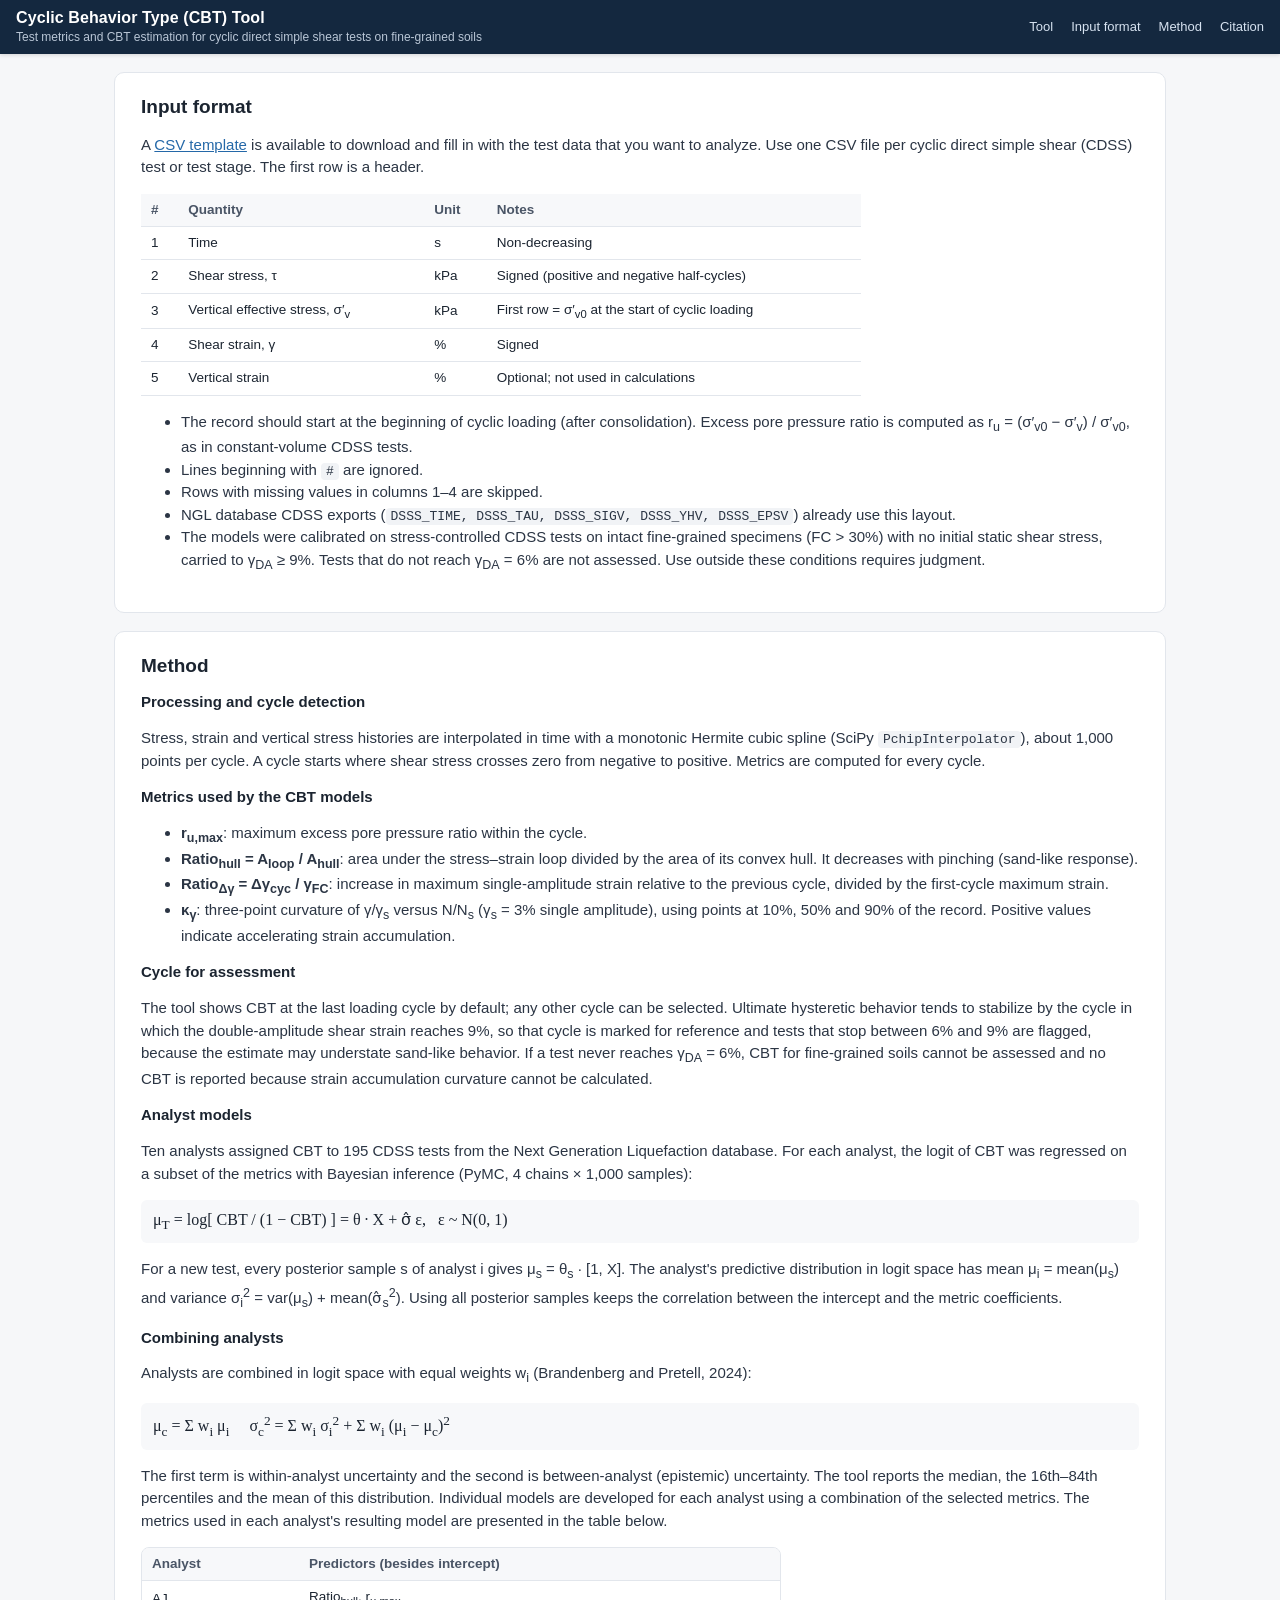
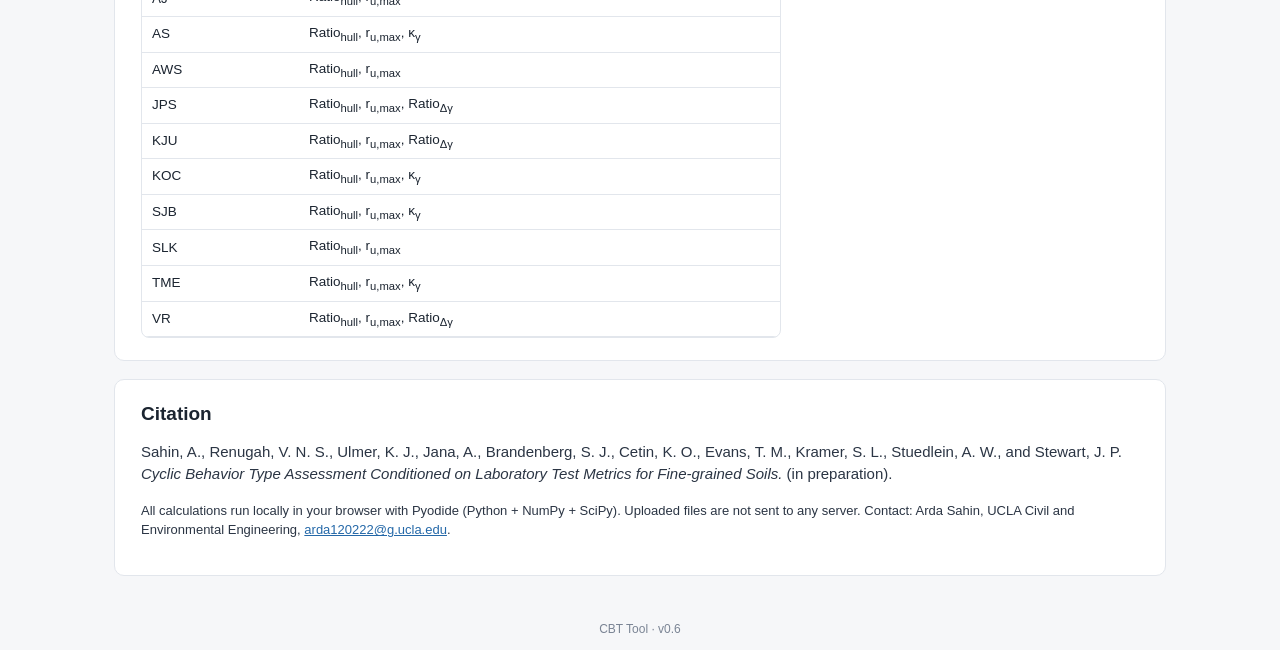
==== about.html @ 9fe5202f "first commit" ====
<!DOCTYPE html>
<html lang="en">
<head>
<meta charset="utf-8">
<meta name="viewport" content="width=device-width, initial-scale=1">
<title>CBT Tool – Input format, method and citation</title>
<meta name="description" content="Compute cyclic test metrics and estimate cyclic behavior type (CBT) of fine-grained soils from cyclic direct simple shear test records.">
<link rel="stylesheet" href="css/style.css?v=0.6">
</head>
<body>

<header class="topbar">
  <div class="brand">
    <h1>Cyclic Behavior Type (CBT) Tool</h1>
    <p>Test metrics and CBT estimation for cyclic direct simple shear tests on fine-grained soils</p>
  </div>
  <nav>
    <a href="index.html">Tool</a>
    <a href="#input">Input format</a>
    <a href="#method">Method</a>
    <a href="#cite">Citation</a>
  </nav>
</header>

<div class="doc" style="margin-top:6px">
  <section id="input">
    <h2>Input format</h2>
    <p>A <a href="template/CBT_CDSS_Template.csv" download>CSV template</a> is available to download and fill in with the test data that you want to analyze. Use one CSV file per cyclic direct simple shear (CDSS) test or test stage. The first row is a header.</p>
    <table class="tbl" style="max-width:720px">
      <thead><tr><th>#</th><th style="text-align:left">Quantity</th><th style="text-align:left">Unit</th><th style="text-align:left">Notes</th></tr></thead>
      <tbody>
        <tr><td>1</td><td style="text-align:left">Time</td><td style="text-align:left">s</td><td style="text-align:left">Non-decreasing</td></tr>
        <tr><td>2</td><td style="text-align:left">Shear stress, τ</td><td style="text-align:left">kPa</td><td style="text-align:left">Signed (positive and negative half-cycles)</td></tr>
        <tr><td>3</td><td style="text-align:left">Vertical effective stress, σ′<sub>v</sub></td><td style="text-align:left">kPa</td><td style="text-align:left">First row = σ′<sub>v0</sub> at the start of cyclic loading</td></tr>
        <tr><td>4</td><td style="text-align:left">Shear strain, γ</td><td style="text-align:left">%</td><td style="text-align:left">Signed</td></tr>
        <tr><td>5</td><td style="text-align:left">Vertical strain</td><td style="text-align:left">%</td><td style="text-align:left">Optional; not used in calculations</td></tr>
      </tbody>
    </table>
    <ul>
      <li>The record should start at the beginning of cyclic loading (after consolidation). Excess pore pressure ratio is computed as r<sub>u</sub> = (σ′<sub>v0</sub> − σ′<sub>v</sub>) / σ′<sub>v0</sub>, as in constant-volume CDSS tests.</li>
      <li>Lines beginning with <code>#</code> are ignored.</li>
      <li>Rows with missing values in columns 1–4 are skipped.</li>
      <li>NGL database CDSS exports (<code>DSSS_TIME, DSSS_TAU, DSSS_SIGV, DSSS_YHV, DSSS_EPSV</code>) already use this layout.</li>
      <li>The models were calibrated on stress-controlled CDSS tests on intact fine-grained specimens (FC &gt; 30%) with no initial static shear stress, carried to γ<sub>DA</sub> ≥ 9%. Tests that do not reach γ<sub>DA</sub> = 6% are not assessed. Use outside these conditions requires judgment.</li>
    </ul>
  </section>

  <section id="method">
    <h2>Method</h2>
    <h3>Processing and cycle detection</h3>
    <p>Stress, strain and vertical stress histories are interpolated in time with a monotonic Hermite cubic spline (SciPy <code>PchipInterpolator</code>), about 1,000 points per cycle. A cycle starts where shear stress crosses zero from negative to positive. Metrics are computed for every cycle.</p>

    <h3>Metrics used by the CBT models</h3>
    <ul>
      <li><strong>r<sub>u,max</sub></strong>: maximum excess pore pressure ratio within the cycle.</li>
      <li><strong>Ratio<sub>hull</sub> = A<sub>loop</sub> / A<sub>hull</sub></strong>: area under the stress–strain loop divided by the area of its convex hull. It decreases with pinching (sand-like response).</li>
      <li><strong>Ratio<sub>Δγ</sub> = Δγ<sub>cyc</sub> / γ<sub>FC</sub></strong>: increase in maximum single-amplitude strain relative to the previous cycle, divided by the first-cycle maximum strain.</li>
      <li><strong>κ<sub>γ</sub></strong>: three-point curvature of γ/γ<sub>s</sub> versus N/N<sub>s</sub> (γ<sub>s</sub> = 3% single amplitude), using points at 10%, 50% and 90% of the record. Positive values indicate accelerating strain accumulation.</li>
    </ul>

    <h3>Cycle for assessment</h3>
    <p>The tool shows CBT at the last loading cycle by default; any other cycle can be selected. Ultimate hysteretic behavior tends to stabilize by the cycle in which the double-amplitude shear strain reaches 9%, so that cycle is marked for reference and tests that stop between 6% and 9% are flagged, because the estimate may understate sand-like behavior. If a test never reaches γ<sub>DA</sub> = 6%, CBT for fine-grained soils cannot be assessed and no CBT is reported because strain accumulation curvature cannot be calculated.</p>

    <h3>Analyst models</h3>
    <p>Ten analysts assigned CBT to 195 CDSS tests from the Next Generation Liquefaction database. For each analyst, the logit of CBT was regressed on a subset of the metrics with Bayesian inference (PyMC, 4 chains × 1,000 samples):</p>
    <div class="eq">μ<sub>T</sub> = log[ CBT / (1 − CBT) ] = θ · X + σ̂ ε,&nbsp;&nbsp; ε ~ N(0, 1)</div>
    <p>For a new test, every posterior sample s of analyst i gives μ<sub>s</sub> = θ<sub>s</sub> · [1, X]. The analyst's predictive distribution in logit space has mean μ<sub>i</sub> = mean(μ<sub>s</sub>) and variance σ<sub>i</sub><sup>2</sup> = var(μ<sub>s</sub>) + mean(σ̂<sub>s</sub><sup>2</sup>). Using all posterior samples keeps the correlation between the intercept and the metric coefficients.</p>

    <h3>Combining analysts</h3>
    <p>Analysts are combined in logit space with equal weights w<sub>i</sub> (Brandenberg and Pretell, 2024):</p>
    <div class="eq">μ<sub>c</sub> = Σ w<sub>i</sub> μ<sub>i</sub>&nbsp;&nbsp;&nbsp;&nbsp; σ<sub>c</sub><sup>2</sup> = Σ w<sub>i</sub> σ<sub>i</sub><sup>2</sup> + Σ w<sub>i</sub> (μ<sub>i</sub> − μ<sub>c</sub>)<sup>2</sup></div>
    <p>The first term is within-analyst uncertainty and the second is between-analyst (epistemic) uncertainty. The tool reports the median, the 16th–84th percentiles and the mean of this distribution. Individual models are developed for each analyst using a combination of the selected metrics. The metrics used in each analyst's resulting model are presented in the table below.</p>
    <div class="tblwrap" style="max-width:640px"><table class="tbl"><thead><tr><th>Analyst</th><th style="text-align:left">Predictors (besides intercept)</th></tr></thead><tbody><tr><td>AJ</td><td style="text-align:left">Ratio<sub>hull</sub>, r<sub>u,max</sub></td></tr><tr><td>AS</td><td style="text-align:left">Ratio<sub>hull</sub>, r<sub>u,max</sub>, κ<sub>γ</sub></td></tr><tr><td>AWS</td><td style="text-align:left">Ratio<sub>hull</sub>, r<sub>u,max</sub></td></tr><tr><td>JPS</td><td style="text-align:left">Ratio<sub>hull</sub>, r<sub>u,max</sub>, Ratio<sub>Δγ</sub></td></tr><tr><td>KJU</td><td style="text-align:left">Ratio<sub>hull</sub>, r<sub>u,max</sub>, Ratio<sub>Δγ</sub></td></tr><tr><td>KOC</td><td style="text-align:left">Ratio<sub>hull</sub>, r<sub>u,max</sub>, κ<sub>γ</sub></td></tr><tr><td>SJB</td><td style="text-align:left">Ratio<sub>hull</sub>, r<sub>u,max</sub>, κ<sub>γ</sub></td></tr><tr><td>SLK</td><td style="text-align:left">Ratio<sub>hull</sub>, r<sub>u,max</sub></td></tr><tr><td>TME</td><td style="text-align:left">Ratio<sub>hull</sub>, r<sub>u,max</sub>, κ<sub>γ</sub></td></tr><tr><td>VR</td><td style="text-align:left">Ratio<sub>hull</sub>, r<sub>u,max</sub>, Ratio<sub>Δγ</sub></td></tr></tbody></table></div>
  </section>

  <section id="cite">
    <h2>Citation</h2>
    <p>Sahin, A., Renugah, V. N. S., Ulmer, K. J., Jana, A., Brandenberg, S. J., Cetin, K. O., Evans, T. M., Kramer, S. L., Stuedlein, A. W., and Stewart, J. P. <em>Cyclic Behavior Type Assessment Conditioned on Laboratory Test Metrics for Fine-grained Soils.</em> (in preparation).</p>
    <p class="muted">All calculations run locally in your browser with Pyodide (Python + NumPy + SciPy). Uploaded files are not sent to any server. Contact: Arda Sahin, UCLA Civil and Environmental Engineering, <a href="mailto:arda120222@g.ucla.edu">arda120222@g.ucla.edu</a>.</p>
  </section>
</div>

<footer>CBT Tool · v0.6</footer>
</body>
</html>
---- css/style.css ----
:root {
  --bg: #f6f7f9;
  --panel: #ffffff;
  --ink: #1b2430;
  --ink-2: #4a5566;
  --ink-3: #7a8494;
  --line: #e2e6ec;
  --accent: #2468a8;
  --accent-soft: #e7f0f9;
  --clay: #8a5a2b;
  --sand: #c9a227;
  --ok: #2e7d4f;
  --warn: #b26a00;
  --warn-soft: #fff4e2;
  --err: #b3261e;
  --radius: 10px;
  --shadow: 0 1px 2px rgba(20, 30, 45, .06), 0 1px 8px rgba(20, 30, 45, .04);
  --mono: ui-monospace, SFMono-Regular, Menlo, Consolas, monospace;
}
* { box-sizing: border-box; }
html { scroll-behavior: smooth; }
body {
  margin: 0; background: var(--bg); color: var(--ink);
  font: 15px/1.5 -apple-system, BlinkMacSystemFont, "Segoe UI", Roboto, "Helvetica Neue", Arial, sans-serif;
}
a { color: var(--accent); }
h1, h2, h3 { line-height: 1.25; margin: 0; }
button { font: inherit; }

/* ---------- header ---------- */
.topbar {
  background: #14283f; color: #fff; padding: 14px 24px;
  display: flex; align-items: center; gap: 24px; flex-wrap: wrap;
}
.topbar .brand h1 { font-size: 19px; font-weight: 650; letter-spacing: .1px; }
.topbar .brand p { margin: 2px 0 0; font-size: 13px; color: #b9c6d6; }
.topbar nav { margin-left: auto; display: flex; gap: 18px; font-size: 14px; }
.topbar nav a { color: #d6e2f0; text-decoration: none; }
.topbar nav a:hover { color: #fff; text-decoration: underline; }

/* ---------- loader ---------- */
.loader {
  background: var(--accent-soft); border-bottom: 1px solid #cfe0f1;
  padding: 10px 24px; display: flex; align-items: center; gap: 14px; font-size: 14px;
}
.loader .bar { flex: 0 0 220px; height: 6px; background: #cfe0f1; border-radius: 3px; overflow: hidden; }
.loader .bar i { display: block; height: 100%; width: 0; background: var(--accent); transition: width .4s; }
.loader.done { display: none; }
.loader.fatal { background: #fdecea; border-color: #f5c6c2; color: var(--err); }

/* ---------- layout ---------- */
.layout {
  display: grid; grid-template-columns: 310px minmax(0, 1fr); gap: 20px;
  padding: 20px 24px; max-width: 1600px; margin: 0 auto;
}
@media (max-width: 980px) { .layout { grid-template-columns: 1fr; padding: 16px; } }
.card {
  background: var(--panel); border: 1px solid var(--line); border-radius: var(--radius);
  box-shadow: var(--shadow); padding: 16px;
}
.card + .card { margin-top: 14px; }
.card h2 { font-size: 14px; font-weight: 650; margin-bottom: 10px; display: flex; align-items: center; gap: 8px; }
.card h2 .n {
  width: 20px; height: 20px; border-radius: 50%; background: var(--accent); color: #fff;
  display: inline-grid; place-items: center; font-size: 12px;
}
.muted { color: var(--ink-3); font-size: 13px; }
.small { font-size: 13px; }

.btn {
  display: inline-flex; align-items: center; justify-content: center; gap: 6px;
  border: 1px solid var(--line); background: #fff; color: var(--ink);
  border-radius: 8px; padding: 7px 12px; cursor: pointer; text-decoration: none; font-size: 14px;
}
.btn:hover { border-color: #c4ccd8; background: #fafbfc; }
.btn.primary { background: var(--accent); border-color: var(--accent); color: #fff; }
.btn.primary:hover { background: #1d5790; }
.btn:disabled { opacity: .5; cursor: not-allowed; }
.btn.sm { padding: 4px 9px; font-size: 13px; }
.btn.block { width: 100%; }
.row { display: flex; gap: 8px; flex-wrap: wrap; align-items: center; }
.stack > * + * { margin-top: 8px; }

.drop {
  display: block;
  border: 1.5px dashed #b8c3d2; border-radius: 10px; padding: 18px 12px; text-align: center;
  color: var(--ink-2); cursor: pointer; transition: background .15s, border-color .15s; font-size: 14px;
}
.drop:hover, .drop.over { background: var(--accent-soft); border-color: var(--accent); }
.drop input { display: none; }

.files { list-style: none; margin: 10px 0 0; padding: 0; max-height: 340px; overflow: auto; }
.files li {
  display: flex; align-items: center; gap: 8px; padding: 7px 8px; border-radius: 8px;
  cursor: pointer; font-size: 13.5px;
}
.files li:hover { background: #f2f5f8; }
.files li.active { background: var(--accent-soft); }
.files .fname { flex: 1; overflow: hidden; text-overflow: ellipsis; white-space: nowrap; }
.chip {
  font-size: 12px; padding: 1px 7px; border-radius: 10px; background: #eef1f5; color: var(--ink-2);
  font-variant-numeric: tabular-nums; white-space: nowrap;
}
.chip.err { background: #fdecea; color: var(--err); }
.chip.warn { background: var(--warn-soft); color: var(--warn); }
.x { border: 0; background: none; color: var(--ink-3); cursor: pointer; padding: 0 2px; font-size: 16px; line-height: 1; }
.x:hover { color: var(--err); }

.analysts { display: grid; grid-template-columns: 1fr 1fr; gap: 4px 10px; font-size: 13.5px; }
.analysts label { display: flex; align-items: center; gap: 6px; cursor: pointer; }
.swatch { width: 10px; height: 10px; border-radius: 2px; display: inline-block; }

/* ---------- main ---------- */
.empty { text-align: center; padding: 60px 24px; color: var(--ink-2); }
.empty h2 { font-size: 20px; margin-bottom: 8px; color: var(--ink); }
.empty ol { text-align: left; display: inline-block; margin: 12px auto 0; }

.testhead { display: flex; flex-wrap: wrap; align-items: baseline; gap: 10px 18px; margin-bottom: 12px; }
.testhead h2 { font-size: 18px; }
.facts { display: flex; flex-wrap: wrap; gap: 6px 16px; font-size: 13.5px; color: var(--ink-2); }
.facts b { color: var(--ink); font-weight: 600; font-variant-numeric: tabular-nums; }

.banner { border-radius: 8px; padding: 8px 12px; font-size: 13.5px; margin-bottom: 12px; }
.banner.warn { background: var(--warn-soft); color: #7a4800; border: 1px solid #f3d9a8; }
.banner.err { background: #fdecea; color: var(--err); border: 1px solid #f5c6c2; }

.cyclebar { display: flex; flex-wrap: wrap; align-items: center; gap: 10px 14px; }
.cyclebar input[type=range] { flex: 1 1 260px; accent-color: var(--accent); }
.cyclebar input[type=number] { width: 72px; padding: 5px 6px; border: 1px solid var(--line); border-radius: 6px; font: inherit; }
.cyclebar .cinfo { font-size: 13.5px; color: var(--ink-2); font-variant-numeric: tabular-nums; }

.results { display: grid; grid-template-columns: minmax(280px, 1.1fr) minmax(0, 2fr); gap: 14px; margin-top: 14px; }
@media (max-width: 1180px) { .results { grid-template-columns: 1fr; } }
.cbt-big { display: flex; align-items: baseline; gap: 10px; }
.cbt-big .v { font-size: 40px; font-weight: 650; font-variant-numeric: tabular-nums; letter-spacing: -.5px; }
.cbt-big .l { color: var(--ink-2); font-size: 14px; }
.gauge { position: relative; height: 34px; margin: 14px 0 4px; }
.gauge .track {
  position: absolute; left: 0; right: 0; top: 12px; height: 10px; border-radius: 5px;
  background: linear-gradient(90deg, var(--clay), #b89a5a 50%, var(--sand));
  opacity: .35;
}
.gauge .band { position: absolute; top: 9px; height: 16px; border-radius: 4px; background: rgba(20, 40, 63, .28); }
.gauge .med { position: absolute; top: 4px; width: 3px; height: 26px; margin-left: -1.5px; background: #14283f; border-radius: 2px; }
.gauge-labels { display: flex; justify-content: space-between; font-size: 12px; color: var(--ink-3); }
.kv { display: grid; grid-template-columns: 1fr auto; gap: 3px 12px; font-size: 13.5px; margin-top: 12px; }
.kv span:nth-child(even) { text-align: right; font-variant-numeric: tabular-nums; font-weight: 550; }

.metrics { display: grid; grid-template-columns: repeat(auto-fill, minmax(150px, 1fr)); gap: 10px; }
.metric { border: 1px solid var(--line); border-radius: 8px; padding: 9px 11px; }
.metric.model { border-color: #bcd3ea; background: #f7fafd; }
.metric .mn { font-size: 12.5px; color: var(--ink-2); }
.metric .mv { font-size: 19px; font-weight: 600; font-variant-numeric: tabular-nums; }
.metric .mu { font-size: 12px; color: var(--ink-3); }
.metrics-legend { font-size: 12.5px; color: var(--ink-3); margin-top: 8px; }

.tabs { display: flex; gap: 2px; border-bottom: 1px solid var(--line); margin: 18px 0 12px; flex-wrap: wrap; }
.tabs button {
  border: 0; background: none; padding: 9px 14px; cursor: pointer; color: var(--ink-2);
  border-bottom: 2px solid transparent; margin-bottom: -1px; font-size: 14px;
}
.tabs button.on { color: var(--accent); border-bottom-color: var(--accent); font-weight: 600; }
.tabpane { display: none; }
.tabpane.on { display: block; }
.grid2 { display: grid; grid-template-columns: repeat(2, minmax(0, 1fr)); gap: 12px; }
.grid3 { display: grid; grid-template-columns: repeat(3, minmax(0, 1fr)); gap: 12px; }
@media (max-width: 1180px) { .grid3 { grid-template-columns: repeat(2, minmax(0, 1fr)); } }
@media (max-width: 720px) { .grid2, .grid3 { grid-template-columns: 1fr; } }
.plot { height: 330px; border: 1px solid var(--line); border-radius: 8px; background: #fff; }
.plot.tall { height: 420px; }
.plot.short { height: 260px; }

table.tbl { border-collapse: collapse; width: 100%; font-size: 13.5px; font-variant-numeric: tabular-nums; }
.tbl th, .tbl td { padding: 6px 10px; border-bottom: 1px solid var(--line); text-align: right; }
.tbl th:first-child, .tbl td:first-child { text-align: left; }
.tbl thead th { font-weight: 600; color: var(--ink-2); background: #f7f8fa; position: sticky; top: 0; }
.tbl tr.off td { color: var(--ink-3); }
.tbl tr.combined td { font-weight: 650; border-top: 2px solid var(--line); }
.tblwrap { overflow: auto; max-height: 560px; border: 1px solid var(--line); border-radius: 8px; }

/* ---------- docs ---------- */
.doc { max-width: 1100px; margin: 10px auto 40px; padding: 0 24px; }
.doc section { background: var(--panel); border: 1px solid var(--line); border-radius: var(--radius); padding: 22px 26px; margin-top: 18px; }
.doc h2 { font-size: 19px; margin-bottom: 10px; }
.doc h3 { font-size: 15px; margin: 16px 0 6px; }
.doc p, .doc li { color: #2b3544; }
.eq { font-family: "Cambria Math", "Times New Roman", serif; font-size: 16px; background: #f7f8fa; border-radius: 6px; padding: 8px 12px; margin: 8px 0; overflow-x: auto; }
code { font-family: var(--mono); font-size: 13px; background: #f1f3f6; padding: 1px 5px; border-radius: 4px; }
footer { text-align: center; color: var(--ink-3); font-size: 13px; padding: 10px 24px 40px; }

/* record plots: 2x2 block with the strain-accumulation plot beside it; every plot has a square plotting area */
.recgrid { display: grid; grid-template-columns: repeat(3, minmax(0, 1fr)); gap: 12px; align-items: start; }
.recgrid .plot { height: auto; }
.recgrid .acc { grid-column: 3; grid-row: 1 / span 2; align-self: center; }
@media (max-width: 1180px) {
  .recgrid { grid-template-columns: repeat(2, minmax(0, 1fr)); }
  .recgrid .acc { grid-column: 1 / span 2; grid-row: 3; justify-self: center; width: 50%; }
}
@media (max-width: 720px) {
  .recgrid { grid-template-columns: 1fr; }
  .recgrid .acc { grid-column: 1; grid-row: auto; width: 100%; }
}
#tab-evol .plot { height: 380px; }
#tab-cbt .plot { height: 480px; }
#tab-cbt .grid2 { grid-template-columns: 1fr; }
.results.single { grid-template-columns: 1fr; }

/* ================= v0.3 layout: controls on top, results left, plots right ================= */
.controls {
  display: grid; grid-template-columns: 1fr 1.3fr 1.5fr 0.8fr; gap: 14px;
  padding: 16px 20px 0; max-width: 1800px; margin: 0 auto;
}
.controls .card + .card { margin-top: 0; }
.controls .card { padding: 12px 14px; }
.controls .card h2 { margin-bottom: 8px; }
.controls .drop { padding: 9px 10px; }
.controls .files { max-height: 84px; margin-top: 6px; }
.controls .files li { padding: 4px 8px; }
.controls .analysts { grid-template-columns: repeat(5, auto); gap: 4px 12px; justify-content: start; }
.h2-actions { margin-left: auto; display: inline-flex; gap: 6px; }
@media (max-width: 1100px) { .controls { grid-template-columns: 1fr 1fr; } }
@media (max-width: 640px) { .controls { grid-template-columns: 1fr; padding: 12px 12px 0; } .controls .analysts { grid-template-columns: repeat(3, auto); } }

.workspace { padding: 14px 20px 20px; max-width: 1800px; margin: 0 auto; }
.ws { display: grid; grid-template-columns: 360px minmax(0, 1fr); gap: 14px; align-items: start; }
@media (max-width: 1100px) { .ws { grid-template-columns: 1fr; } }
@media (max-width: 640px) { .workspace { padding: 12px; } }
.leftcol > .card, .leftcol .results > .card { margin-top: 0; }
.leftcol > * + * { margin-top: 12px; }
.leftcol .results { display: block; margin-top: 12px; }
.leftcol .results > .card + .card { margin-top: 12px; }
.leftcol .testhead { display: block; margin-bottom: 8px; }
.leftcol .testhead h2 { margin-bottom: 6px; word-break: break-all; }
.leftcol .facts { gap: 2px 12px; font-size: 13px; }
.cyclebar { display: block; }
.cyclebar .row + .row, .cyclebar .row + .cinfo { margin-top: 8px; }
.cyclebar .nowrap { flex-wrap: nowrap; }
.cyclebar input[type=range] { flex: 1 1 auto; min-width: 0; }
.cbt-big .v { font-size: 34px; }
.kv { font-size: 13px; }
.compact .metrics { grid-template-columns: repeat(2, minmax(0, 1fr)); gap: 8px; }
.compact .metric { padding: 6px 9px; }
.compact .metric .mv { font-size: 16px; }
.compact .metric .mu { font-size: 11.5px; }

.rightcol { padding: 8px 14px 14px; min-width: 0; }
.rightcol .tabs { margin: 0 0 10px; }
.rightcol .recgrid .plot { justify-self: center; }
.rightcol #tab-evol .grid2, .rightcol #tab-cbt .grid2 { grid-template-columns: repeat(2, minmax(0, 1fr)); }
@media (max-width: 800px) { .rightcol #tab-evol .grid2, .rightcol #tab-cbt .grid2 { grid-template-columns: 1fr; } }
.rightcol .tblwrap { max-height: none; }

/* ================= v0.4: full-width, compact, fits 1920×1080 at 100% ================= */
.topbar { padding: 8px 16px; }
.topbar .brand h1 { font-size: 16px; }
.topbar .brand p { font-size: 12px; margin-top: 0; }
.topbar nav { font-size: 13px; }
.loader { padding: 6px 16px; font-size: 13px; }

.controls { max-width: none; padding: 10px 12px 0; gap: 10px; }
.controls .card { padding: 9px 12px; }
.controls .card h2 { font-size: 13px; margin-bottom: 6px; }
.controls .btn { padding: 5px 10px; font-size: 13px; }
.controls .btn.sm { padding: 3px 8px; font-size: 12.5px; }
.controls .stack > * + * { margin-top: 6px; }
.controls .drop { padding: 7px 10px; font-size: 13px; }
.controls .files { max-height: 66px; }
.controls .analysts { font-size: 13px; gap: 2px 12px; }
.controls .muted { font-size: 12px; }

.workspace { max-width: none; padding: 10px 12px 12px; }
.ws { grid-template-columns: 330px minmax(0, 1fr); gap: 10px; }
.leftcol { font-size: 13px; }
.leftcol .card { padding: 11px 13px; }
.leftcol > * + *, .leftcol .results, .leftcol .results > .card + .card { margin-top: 10px; }
.leftcol .card h2 { font-size: 13px; margin-bottom: 6px; }
.leftcol .testhead h2 { font-size: 15px; margin-bottom: 3px; }
.leftcol .facts { font-size: 12px; gap: 0 10px; }
.leftcol .banner { font-size: 12px; padding: 6px 9px; margin-bottom: 8px; }
.cyclebar .row + .row, .cyclebar .row + .cinfo { margin-top: 6px; }
.cyclebar .btn.sm { padding: 3px 8px; font-size: 12.5px; }
.cyclebar input[type=number] { width: 62px; padding: 3px 5px; }
.cyclebar .cinfo { font-size: 12px; }
.cbt-big .v { font-size: 28px; }
.cbt-big .l { font-size: 13px; }
.gauge { height: 26px; margin: 6px 0 0; }
.gauge .track { top: 9px; height: 8px; }
.gauge .band { top: 7px; height: 12px; }
.gauge .med { top: 3px; height: 20px; }
.gauge-labels { font-size: 11px; }
.leftcol .kv { grid-template-columns: auto 1fr auto 1fr; gap: 1px 8px; font-size: 12px; margin-top: 8px; }
.leftcol .kv span:nth-child(odd) { color: var(--ink-2); }
.compact .metrics { grid-template-columns: repeat(4, minmax(0, 1fr)); gap: 6px; }
.compact .metric { padding: 5px 6px; }
.compact .metric .mn { font-size: 11.5px; }
.compact .metric .mv { font-size: 14px; }
.compact .metric .mu { display: none; }
.metrics-legend { font-size: 11px; margin-top: 5px; }

.rightcol { padding: 4px 12px 10px; }
.rightcol .tabs { margin-bottom: 8px; }
.rightcol .tabs button { padding: 7px 12px; font-size: 13.5px; }
.recgrid { gap: 10px; }
.rightcol .plot { border-color: #edf0f3; }
.rightcol #tab-evol .grid2 { gap: 10px; }
.rightcol #tab-evol .plot, .rightcol #tab-cbt .plot { justify-self: center; }
#tab-cbt .row { margin-bottom: 4px !important; }
footer { padding: 4px 12px 12px; font-size: 12px; }

/* plots sit in columns as wide as the plots themselves, centred in the panel */
.rightcol .recgrid { grid-template-columns: repeat(3, max-content); justify-content: center; column-gap: 18px; }
.rightcol #tab-evol .grid2 { grid-template-columns: repeat(2, max-content); justify-content: center; column-gap: 24px; }
.rightcol .plot { border: 0; }
@media (max-width: 1100px) {
  .rightcol .recgrid { grid-template-columns: repeat(2, max-content); }
  .rightcol .recgrid .acc { grid-column: 1 / span 2; width: auto; }
}

.rightcol .recgrid .plot { justify-self: start; }

/* header always visible */
.topbar { position: sticky; top: 0; z-index: 50; box-shadow: 0 1px 4px rgba(0,0,0,.15); }
html { scroll-padding-top: 64px; }   /* anchors (#input, #method, #cite) land below the header */
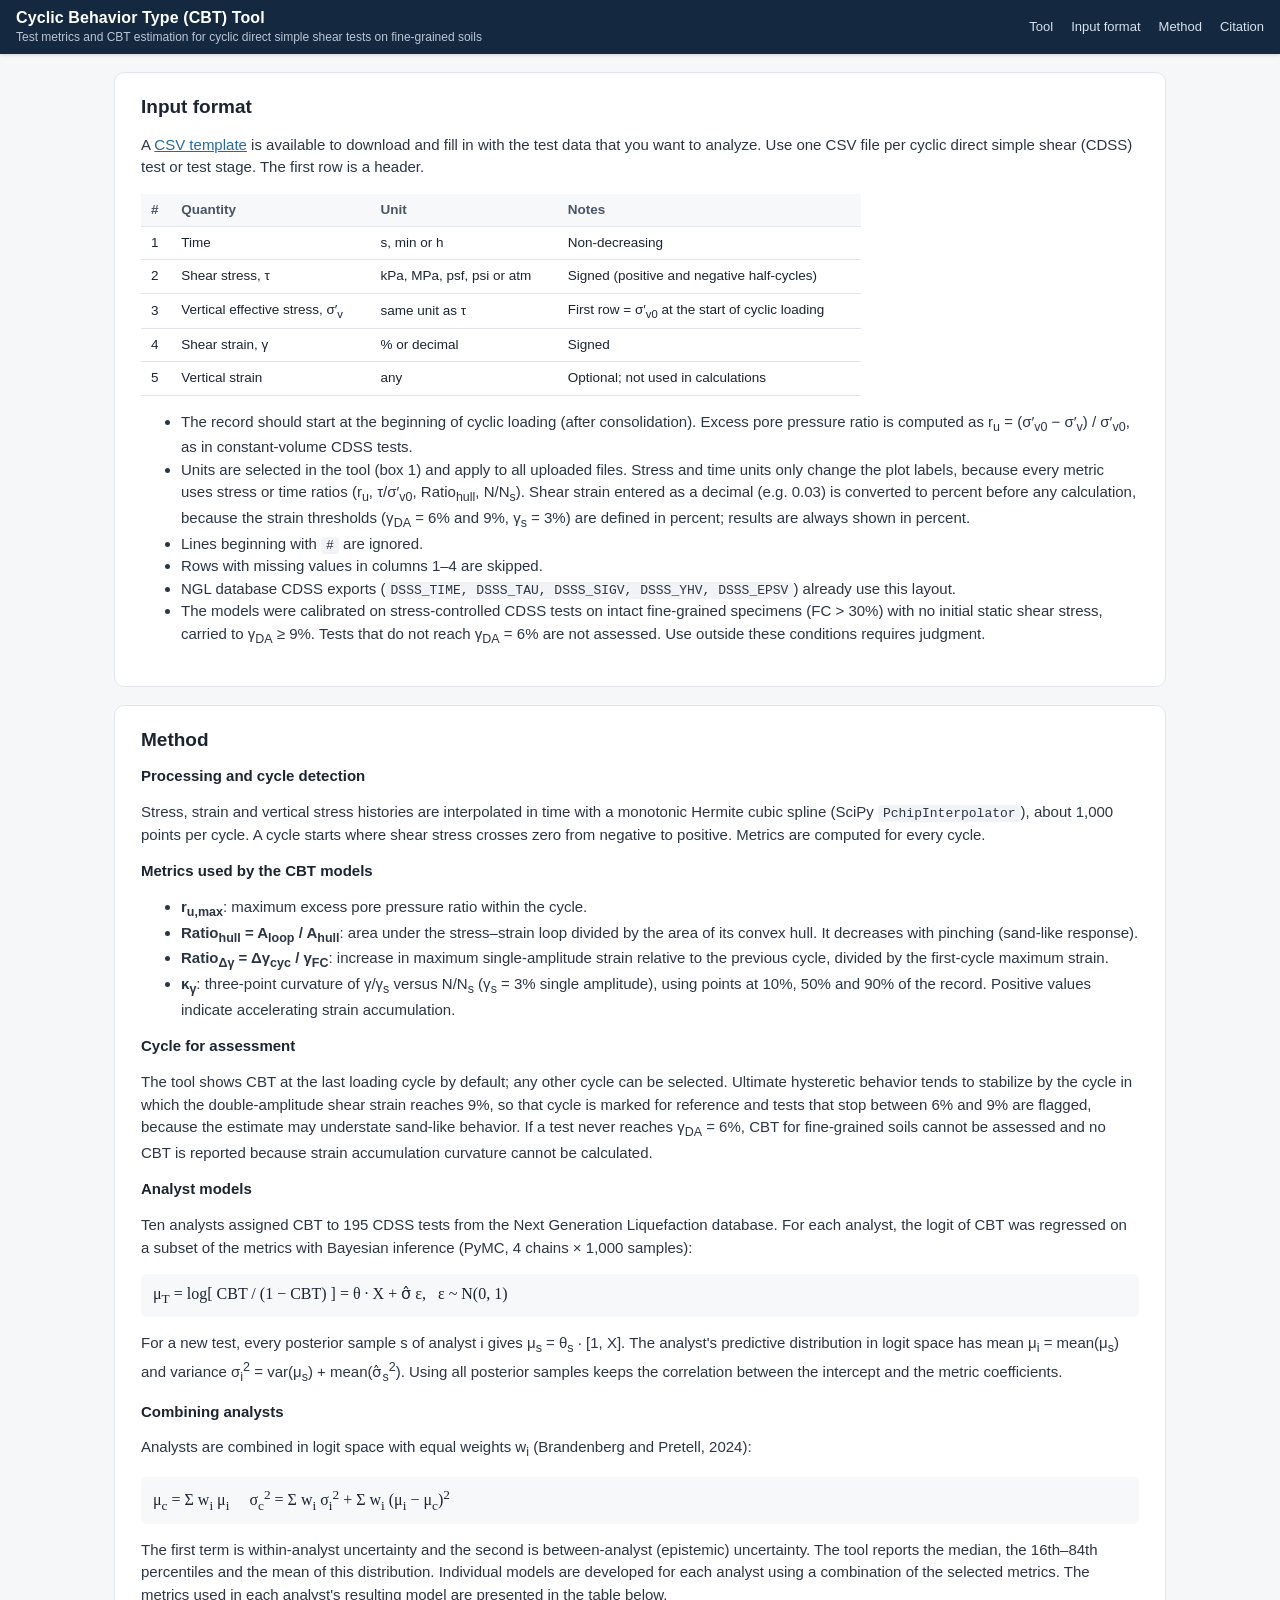
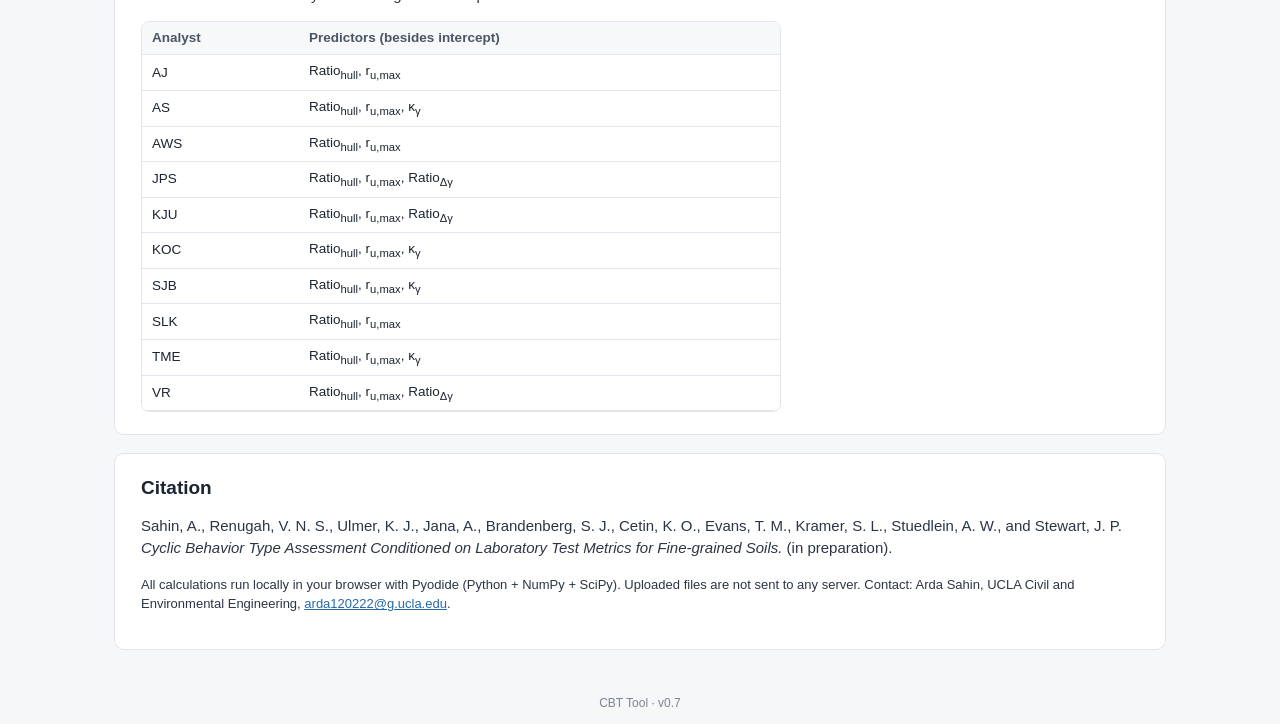
==== commit 3240fa52: "comment changes" ====
--- a/about.html
+++ b/about.html
@@ -5,7 +5,7 @@
 <meta name="viewport" content="width=device-width, initial-scale=1">
 <title>CBT Tool – Input format, method and citation</title>
 <meta name="description" content="Compute cyclic test metrics and estimate cyclic behavior type (CBT) of fine-grained soils from cyclic direct simple shear test records.">
-<link rel="stylesheet" href="css/style.css?v=0.6">
+<link rel="stylesheet" href="css/style.css?v=0.7">
 </head>
 <body>
 
@@ -29,15 +29,16 @@
     <table class="tbl" style="max-width:720px">
       <thead><tr><th>#</th><th style="text-align:left">Quantity</th><th style="text-align:left">Unit</th><th style="text-align:left">Notes</th></tr></thead>
       <tbody>
-        <tr><td>1</td><td style="text-align:left">Time</td><td style="text-align:left">s</td><td style="text-align:left">Non-decreasing</td></tr>
-        <tr><td>2</td><td style="text-align:left">Shear stress, τ</td><td style="text-align:left">kPa</td><td style="text-align:left">Signed (positive and negative half-cycles)</td></tr>
-        <tr><td>3</td><td style="text-align:left">Vertical effective stress, σ′<sub>v</sub></td><td style="text-align:left">kPa</td><td style="text-align:left">First row = σ′<sub>v0</sub> at the start of cyclic loading</td></tr>
-        <tr><td>4</td><td style="text-align:left">Shear strain, γ</td><td style="text-align:left">%</td><td style="text-align:left">Signed</td></tr>
-        <tr><td>5</td><td style="text-align:left">Vertical strain</td><td style="text-align:left">%</td><td style="text-align:left">Optional; not used in calculations</td></tr>
+        <tr><td>1</td><td style="text-align:left">Time</td><td style="text-align:left">s, min or h</td><td style="text-align:left">Non-decreasing</td></tr>
+        <tr><td>2</td><td style="text-align:left">Shear stress, τ</td><td style="text-align:left">kPa, MPa, psf, psi or atm</td><td style="text-align:left">Signed (positive and negative half-cycles)</td></tr>
+        <tr><td>3</td><td style="text-align:left">Vertical effective stress, σ′<sub>v</sub></td><td style="text-align:left">same unit as τ</td><td style="text-align:left">First row = σ′<sub>v0</sub> at the start of cyclic loading</td></tr>
+        <tr><td>4</td><td style="text-align:left">Shear strain, γ</td><td style="text-align:left">% or decimal</td><td style="text-align:left">Signed</td></tr>
+        <tr><td>5</td><td style="text-align:left">Vertical strain</td><td style="text-align:left">any</td><td style="text-align:left">Optional; not used in calculations</td></tr>
       </tbody>
     </table>
     <ul>
       <li>The record should start at the beginning of cyclic loading (after consolidation). Excess pore pressure ratio is computed as r<sub>u</sub> = (σ′<sub>v0</sub> − σ′<sub>v</sub>) / σ′<sub>v0</sub>, as in constant-volume CDSS tests.</li>
+      <li>Units are selected in the tool (box 1) and apply to all uploaded files. Stress and time units only change the plot labels, because every metric uses stress or time ratios (r<sub>u</sub>, τ/σ′<sub>v0</sub>, Ratio<sub>hull</sub>, N/N<sub>s</sub>). Shear strain entered as a decimal (e.g. 0.03) is converted to percent before any calculation, because the strain thresholds (γ<sub>DA</sub> = 6% and 9%, γ<sub>s</sub> = 3%) are defined in percent; results are always shown in percent.</li>
       <li>Lines beginning with <code>#</code> are ignored.</li>
       <li>Rows with missing values in columns 1–4 are skipped.</li>
       <li>NGL database CDSS exports (<code>DSSS_TIME, DSSS_TAU, DSSS_SIGV, DSSS_YHV, DSSS_EPSV</code>) already use this layout.</li>
@@ -80,6 +81,6 @@
   </section>
 </div>
 
-<footer>CBT Tool · v0.6</footer>
+<footer>CBT Tool · v0.7</footer>
 </body>
 </html>
--- a/css/style.css
+++ b/css/style.css
@@ -321,3 +321,30 @@
 /* header always visible */
 .topbar { position: sticky; top: 0; z-index: 50; box-shadow: 0 1px 4px rgba(0,0,0,.15); }
 html { scroll-padding-top: 64px; }   /* anchors (#input, #method, #cite) land below the header */
+
+/* ================= v0.7: responsive plot grids (column count set by JS from panel width) ================= */
+.rightcol { container-type: inline-size; overflow: hidden; }
+.leftcol { min-width: 0; }
+.rightcol .plot { max-width: 100%; overflow: hidden; }
+.rightcol .recgrid { justify-content: center; column-gap: 16px; row-gap: 10px; }
+.rightcol .recgrid[data-cols="3"] { grid-template-columns: repeat(3, max-content); }
+.rightcol .recgrid[data-cols="3"] .acc { grid-column: 3; grid-row: 1 / span 2; align-self: center; justify-self: start; width: auto; }
+.rightcol .recgrid[data-cols="2"] { grid-template-columns: repeat(2, max-content); }
+.rightcol .recgrid[data-cols="2"] .acc { grid-column: 1 / span 2; grid-row: 3; justify-self: center; width: auto; }
+.rightcol .recgrid[data-cols="1"] { grid-template-columns: max-content; }
+.rightcol .recgrid[data-cols="1"] .acc { grid-column: 1; grid-row: auto; justify-self: start; width: auto; }
+.rightcol #tab-evol .grid2[data-cols="2"] { grid-template-columns: repeat(2, max-content); }
+.rightcol #tab-evol .grid2[data-cols="1"] { grid-template-columns: max-content; }
+.rightcol #tab-cbt .grid2 { justify-content: center; column-gap: 16px; }
+.rightcol #tab-cbt .grid2[data-cols="2"] { grid-template-columns: repeat(2, max-content); }
+.rightcol #tab-cbt .grid2[data-cols="1"] { grid-template-columns: max-content; }
+.rightcol .tblwrap { overflow-x: auto; }
+
+/* unit selectors */
+.units { display: flex; flex-wrap: wrap; gap: 4px 10px; font-size: 12.5px; color: var(--ink-2); }
+.units select { font: inherit; padding: 1px 3px; border: 1px solid var(--line); border-radius: 5px; background: #fff; color: var(--ink); }
+
+@media (max-width: 1300px) { .controls { grid-template-columns: 1fr 1fr; } }
+@media (max-width: 640px) { .controls { grid-template-columns: 1fr; } }
+/* narrow screens: results panel above the plots */
+@media (max-width: 900px) { .ws { grid-template-columns: minmax(0, 1fr); } }
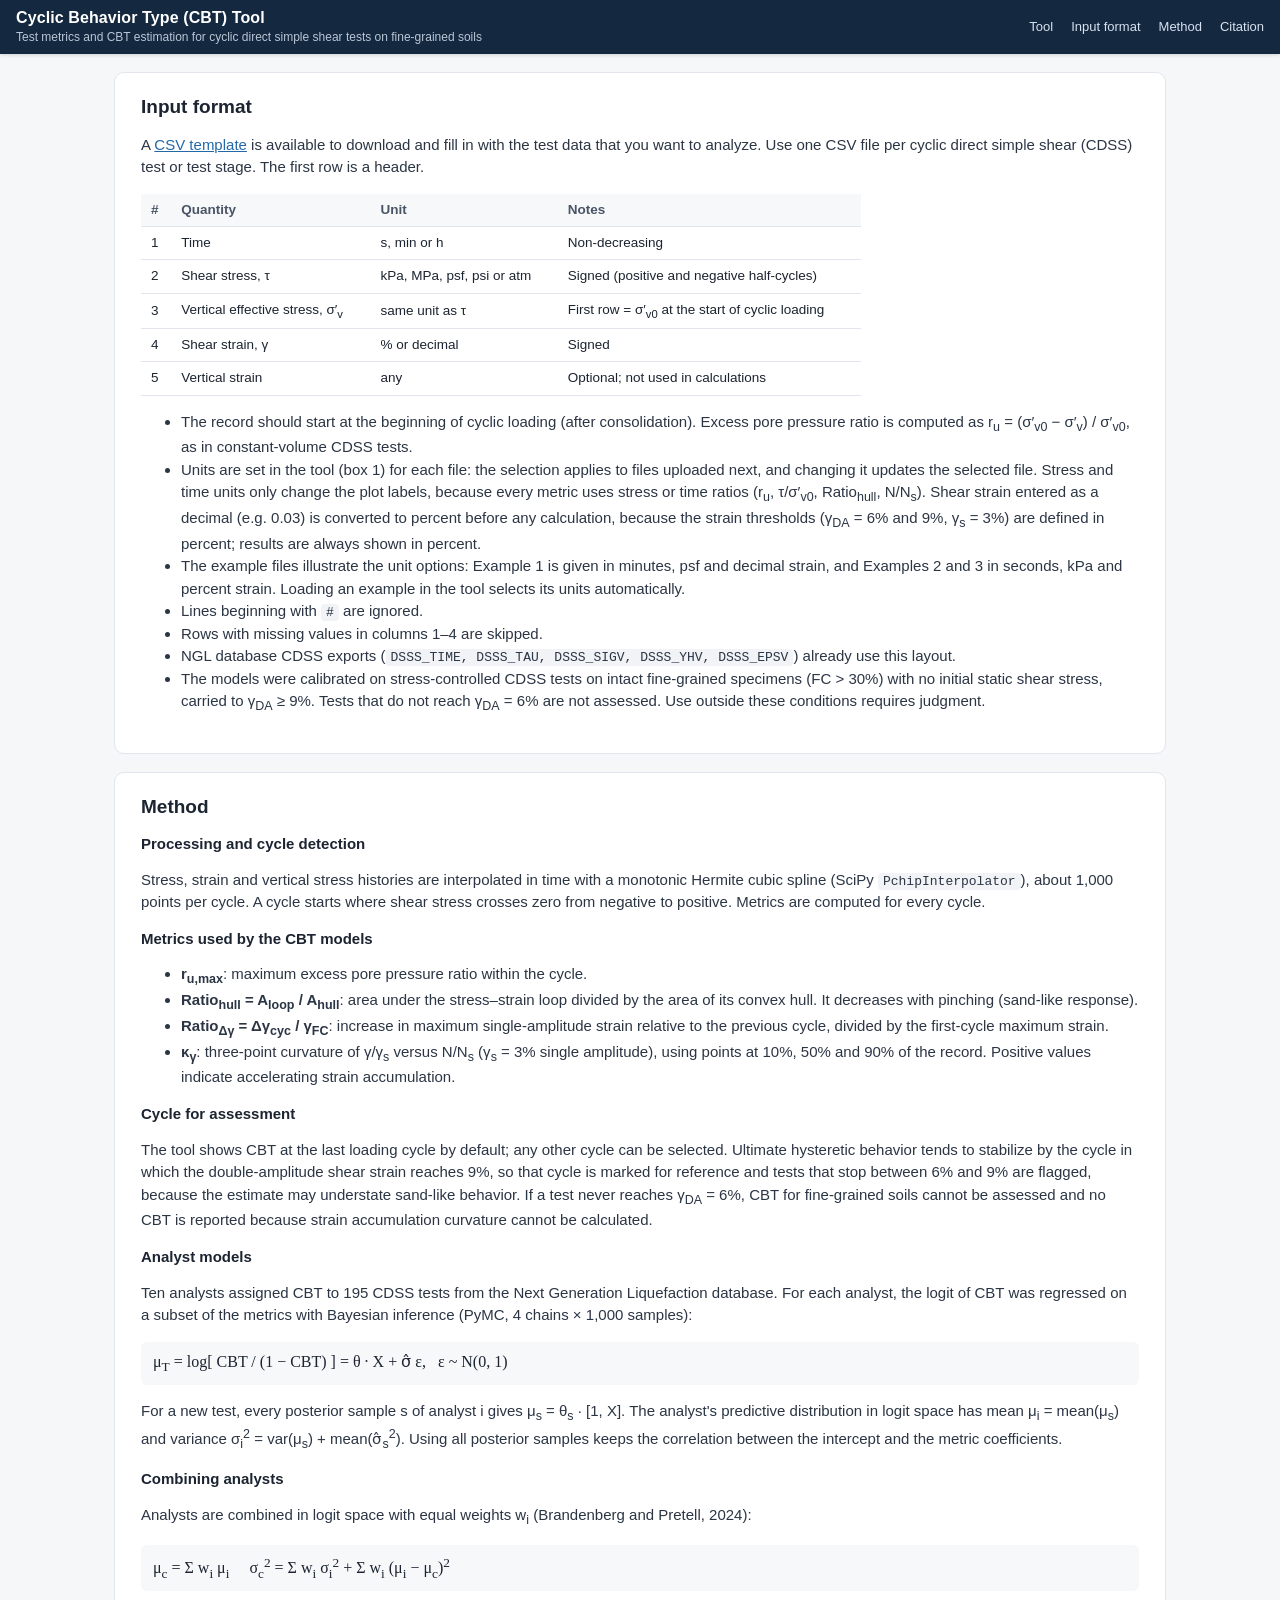
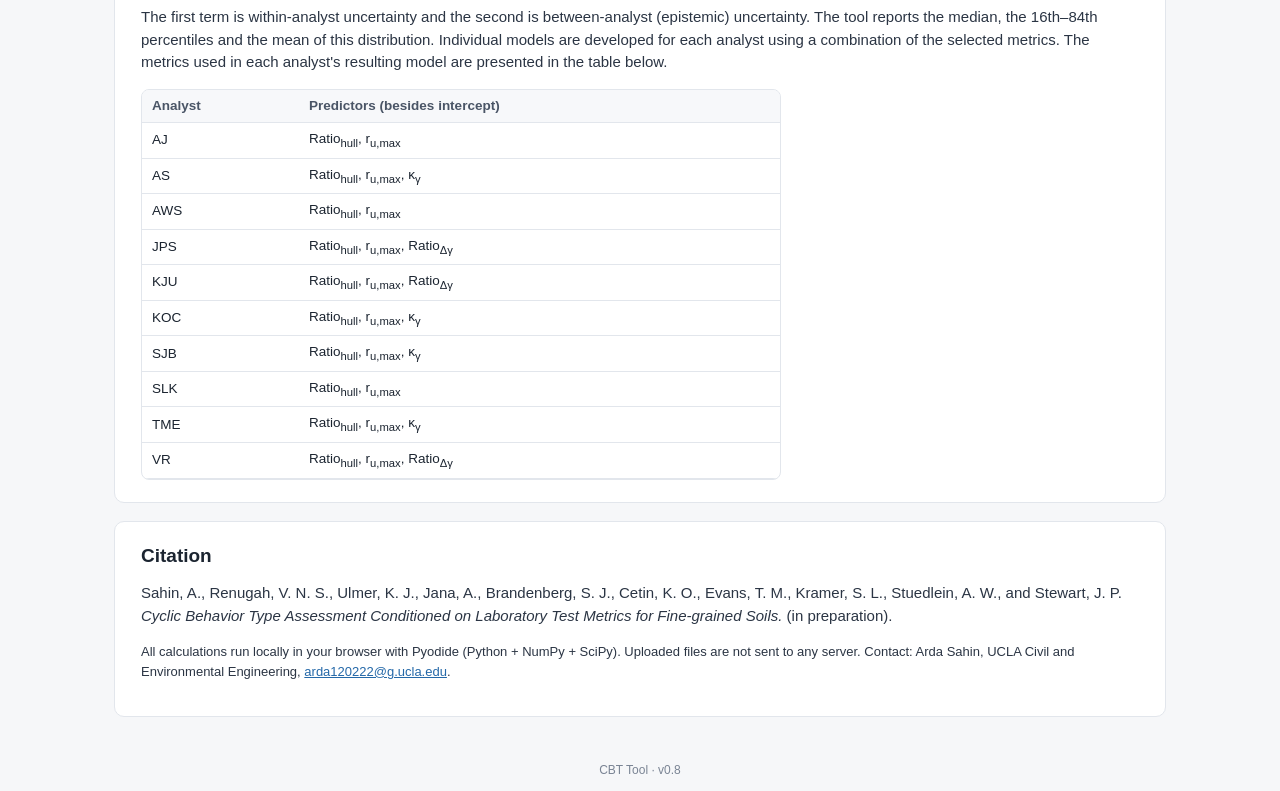
==== commit 45a05097: "changes" ====
--- a/about.html
+++ b/about.html
@@ -5,7 +5,7 @@
 <meta name="viewport" content="width=device-width, initial-scale=1">
 <title>CBT Tool – Input format, method and citation</title>
 <meta name="description" content="Compute cyclic test metrics and estimate cyclic behavior type (CBT) of fine-grained soils from cyclic direct simple shear test records.">
-<link rel="stylesheet" href="css/style.css?v=0.7">
+<link rel="stylesheet" href="css/style.css?v=0.8">
 </head>
 <body>
 
@@ -38,7 +38,8 @@
     </table>
     <ul>
       <li>The record should start at the beginning of cyclic loading (after consolidation). Excess pore pressure ratio is computed as r<sub>u</sub> = (σ′<sub>v0</sub> − σ′<sub>v</sub>) / σ′<sub>v0</sub>, as in constant-volume CDSS tests.</li>
-      <li>Units are selected in the tool (box 1) and apply to all uploaded files. Stress and time units only change the plot labels, because every metric uses stress or time ratios (r<sub>u</sub>, τ/σ′<sub>v0</sub>, Ratio<sub>hull</sub>, N/N<sub>s</sub>). Shear strain entered as a decimal (e.g. 0.03) is converted to percent before any calculation, because the strain thresholds (γ<sub>DA</sub> = 6% and 9%, γ<sub>s</sub> = 3%) are defined in percent; results are always shown in percent.</li>
+      <li>Units are set in the tool (box 1) for each file: the selection applies to files uploaded next, and changing it updates the selected file. Stress and time units only change the plot labels, because every metric uses stress or time ratios (r<sub>u</sub>, τ/σ′<sub>v0</sub>, Ratio<sub>hull</sub>, N/N<sub>s</sub>). Shear strain entered as a decimal (e.g. 0.03) is converted to percent before any calculation, because the strain thresholds (γ<sub>DA</sub> = 6% and 9%, γ<sub>s</sub> = 3%) are defined in percent; results are always shown in percent.</li>
+      <li>The example files illustrate the unit options: Example 1 is given in minutes, psf and decimal strain, and Examples 2 and 3 in seconds, kPa and percent strain. Loading an example in the tool selects its units automatically.</li>
       <li>Lines beginning with <code>#</code> are ignored.</li>
       <li>Rows with missing values in columns 1–4 are skipped.</li>
       <li>NGL database CDSS exports (<code>DSSS_TIME, DSSS_TAU, DSSS_SIGV, DSSS_YHV, DSSS_EPSV</code>) already use this layout.</li>
@@ -81,6 +82,6 @@
   </section>
 </div>
 
-<footer>CBT Tool · v0.7</footer>
+<footer>CBT Tool · v0.8</footer>
 </body>
 </html>
